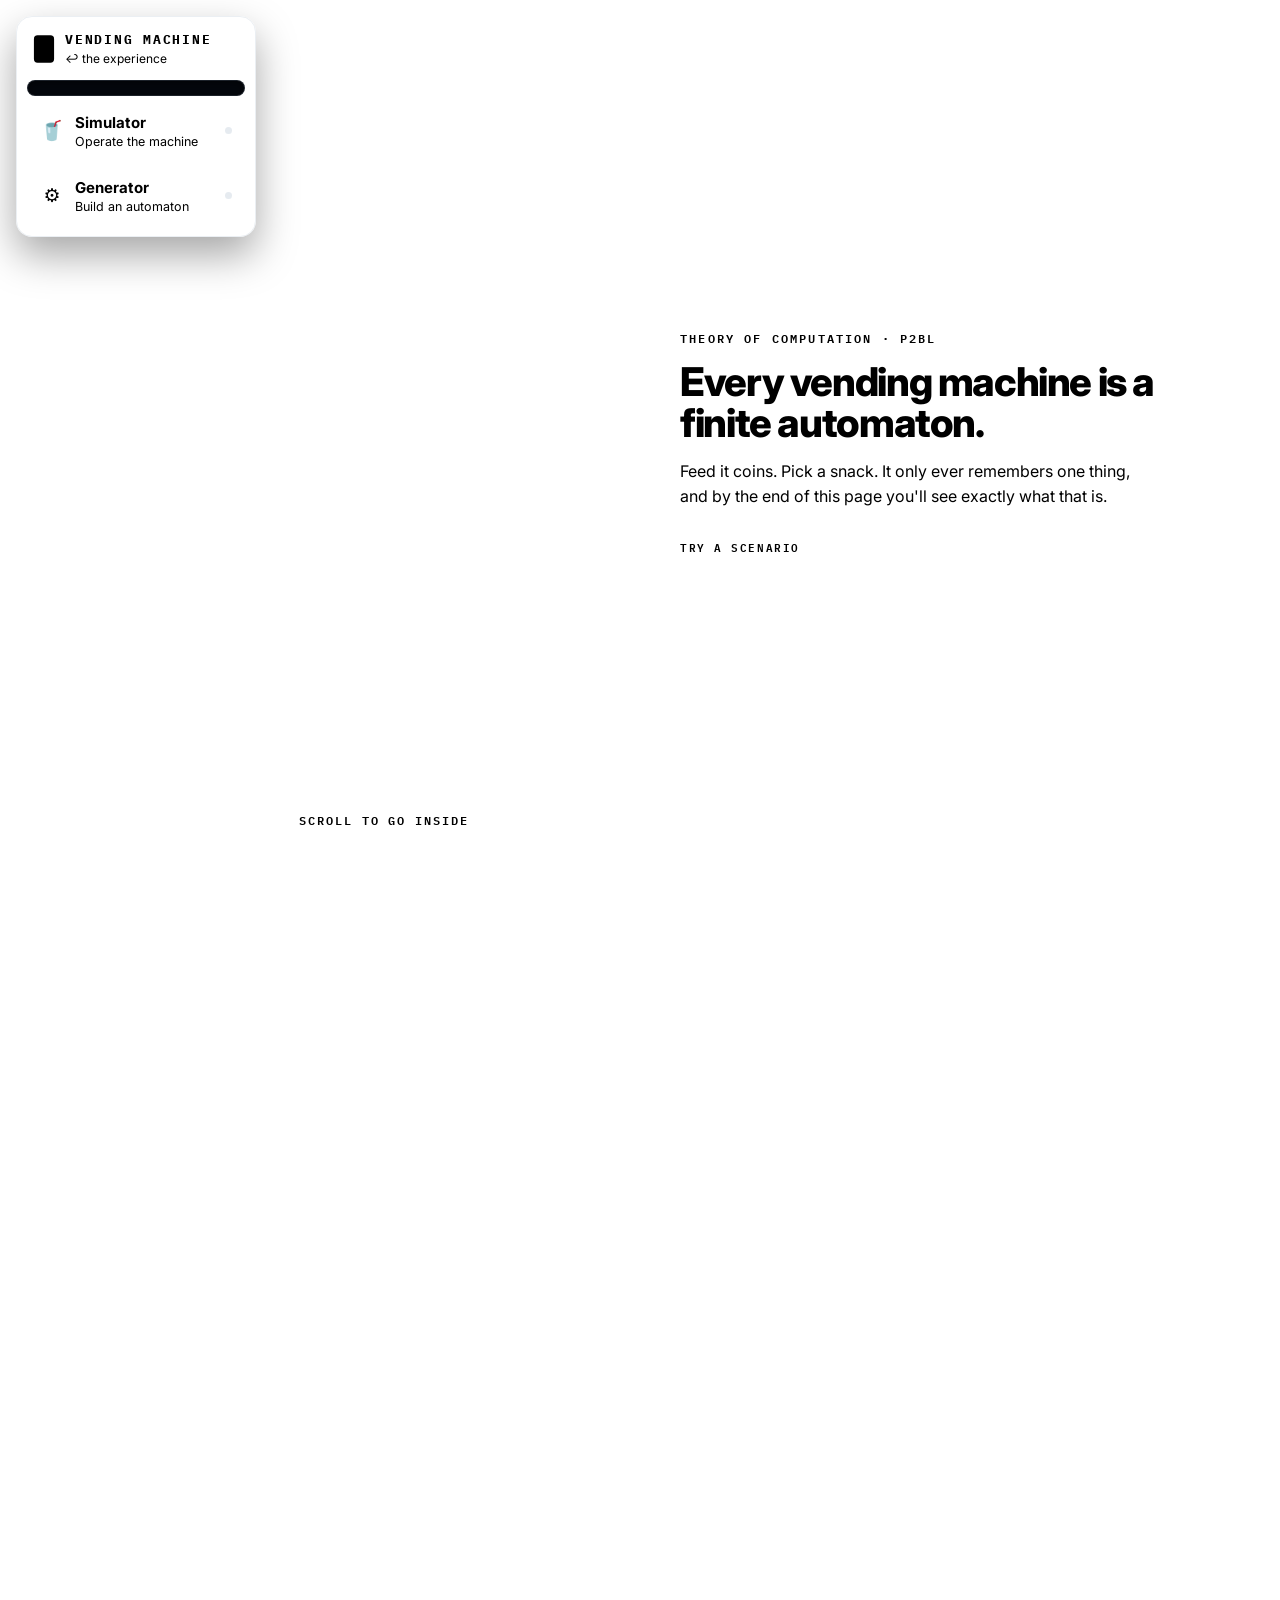
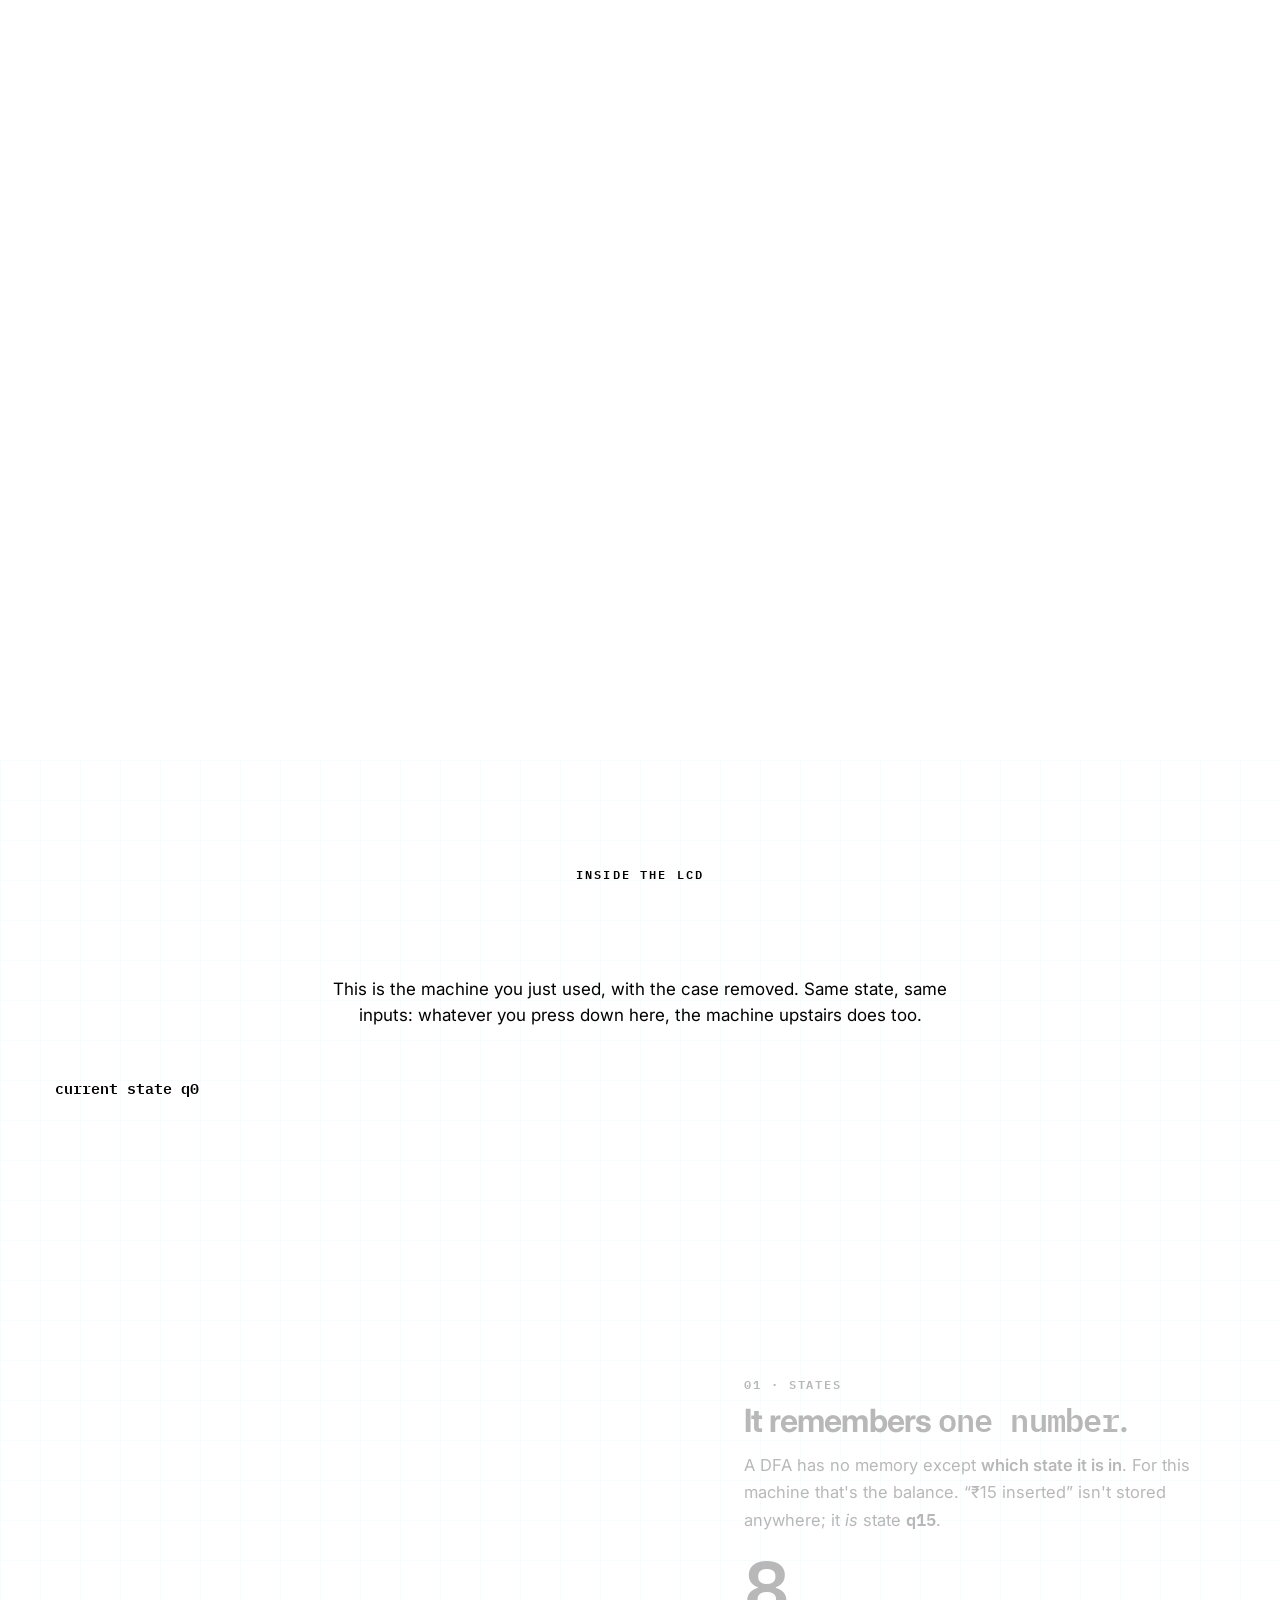
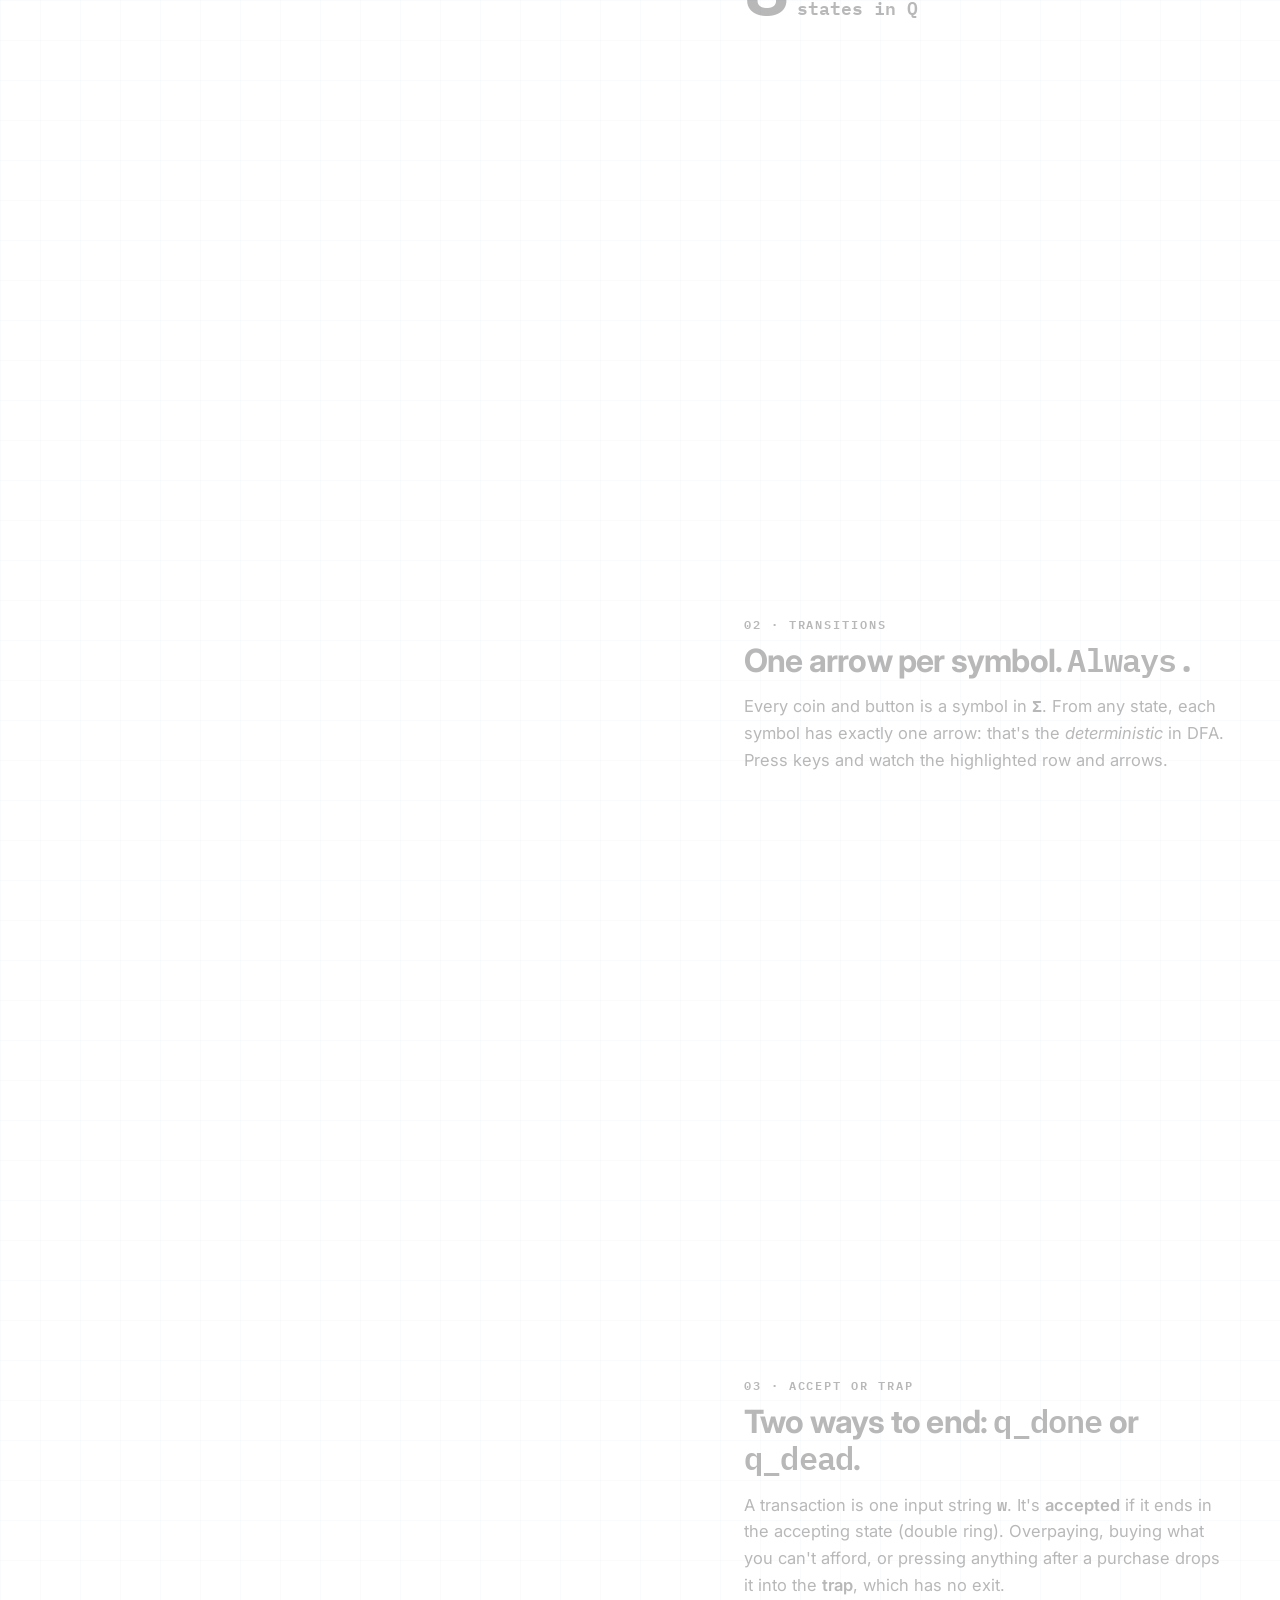
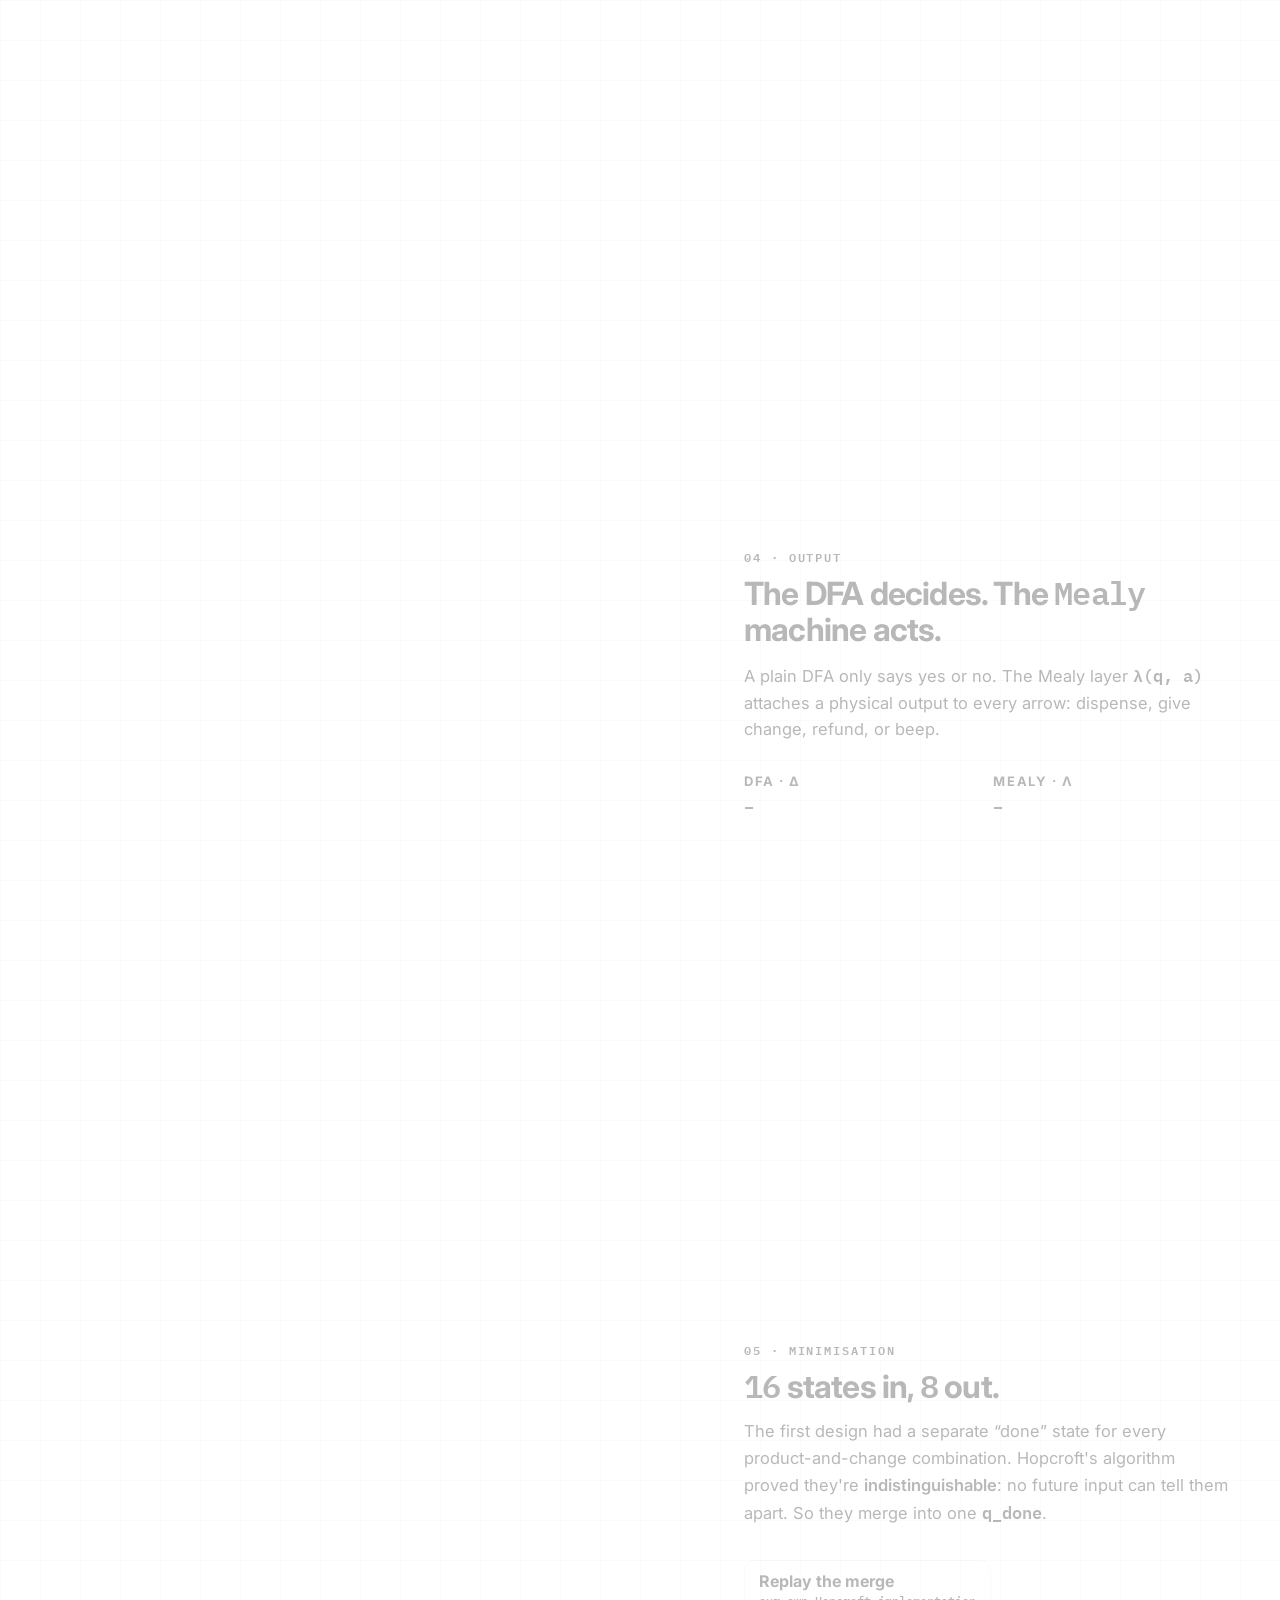
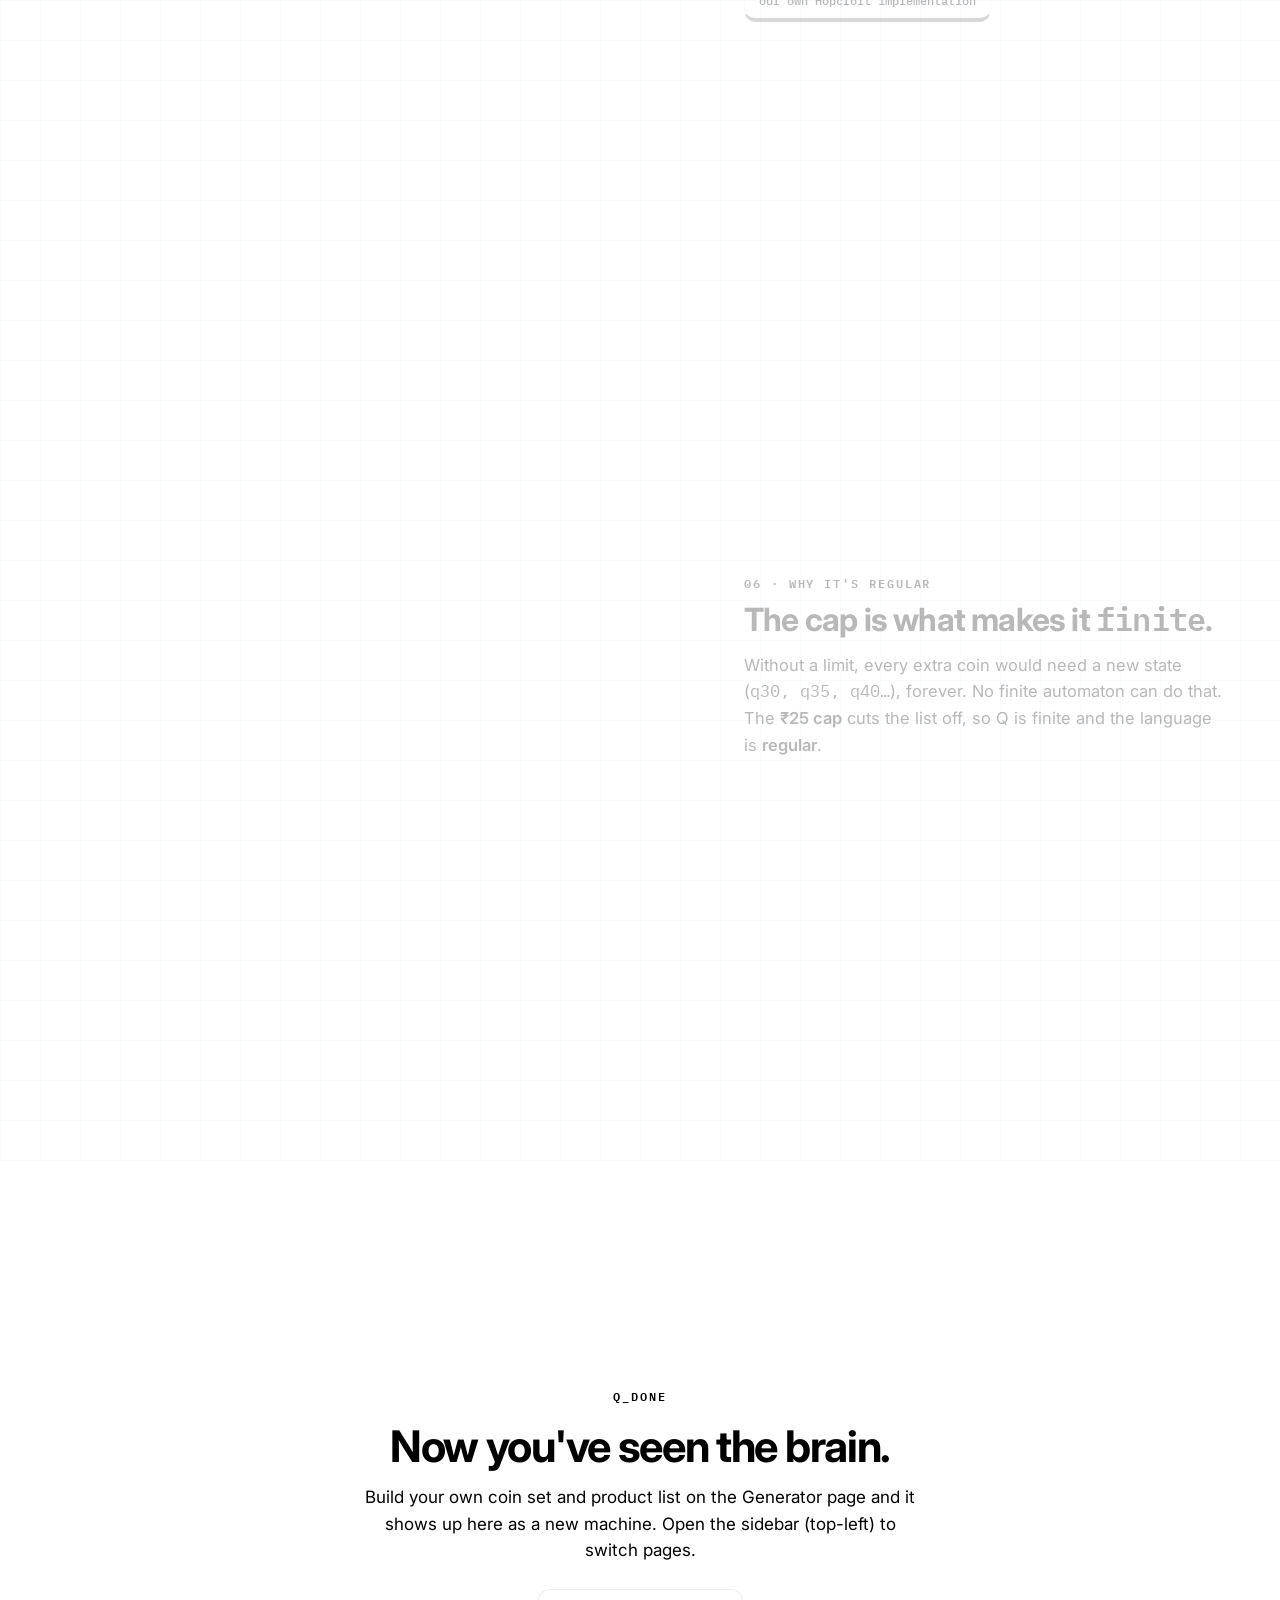
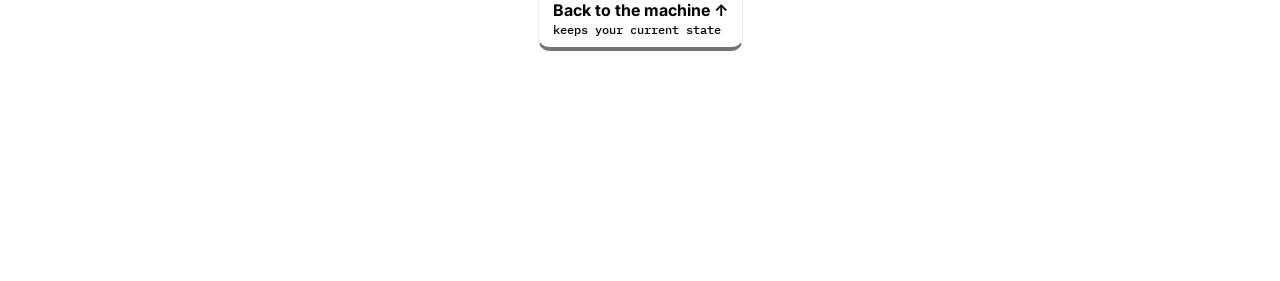
==== web/index.html @ e049b414 "HTML sidebar, Simulator and Generator on the live backend" ====
<!doctype html>
<html lang="en">
<head>
<meta charset="utf-8">
<meta name="viewport" content="width=device-width, initial-scale=1">
<title>STATE MACHINE: inside a vending automaton</title>
<link rel="preconnect" href="https://fonts.googleapis.com">
<link href="https://fonts.googleapis.com/css2?family=IBM+Plex+Mono:wght@400;500;600&family=Inter:wght@400;500;600;700;800&display=swap" rel="stylesheet">
<style>
:root { /*__PALETTE__*/
  --sans: 'Inter', system-ui, -apple-system, 'Segoe UI', Roboto, sans-serif;
  --mono: 'IBM Plex Mono', ui-monospace, Menlo, Consolas, monospace;
  --line: rgba(155, 174, 195, .16);
}
* { box-sizing: border-box; }
html { scroll-behavior: smooth; }
body { margin: 0; background: var(--bg); color: var(--text); font-family: var(--sans);
  -webkit-font-smoothing: antialiased; overflow-x: hidden; }
button { font: inherit; color: inherit; }
.mono { font-family: var(--mono); }

/* ─── 3D stage (fixed behind hero + dive) ─── */
#stage { position: fixed; inset: 0; width: 100vw; height: 100vh; display: block; z-index: 0; }
#callouts { position: fixed; inset: 0; pointer-events: none; z-index: 2; }
.callout { position: absolute; left: 0; top: 0; opacity: 0; transition: opacity .35s ease;
  display: flex; align-items: center; gap: 10px; white-space: nowrap; }
.callout .pin { width: 9px; height: 9px; border-radius: 50%; background: var(--secondary);
  box-shadow: 0 0 0 4px rgba(116,199,245,.18); flex: none; }
.callout .rule { width: 46px; height: 1px; background: var(--secondary); opacity: .6; }
.callout .sym { font: 600 22px/1 var(--mono); color: var(--text); }
.callout .txt { font-size: 14px; color: var(--text); }
.callout .sym, .callout .txt { background: rgba(11,18,32,.86); padding: 5px 8px; border-radius: 6px; }
.callout .sym { padding: 3px 8px; }
.callout.left { flex-direction: row-reverse; transform: translateX(-100%); }

/* LCD dive overlays */
#pixels { position: fixed; inset: 0; z-index: 3; pointer-events: none; opacity: 0;
  background-color: #04070d;
  background-image: radial-gradient(circle, rgba(125,226,176,.55) 0 1.1px, transparent 1.6px);
  background-size: 7px 7px; }
#blueprint-flash { position: fixed; inset: 0; z-index: 4; pointer-events: none; opacity: 0;
  background: var(--bg); }

/* ─── scroll layout ─── */
main { position: relative; z-index: 5; }
section { position: relative; }
.hero { height: 100vh; display: grid; grid-template-columns: 1.15fr 1fr; align-items: center;
  padding: 0 clamp(20px, 5vw, 80px); pointer-events: none; }
.hero .panel { grid-column: 2; pointer-events: auto; max-width: 520px; }
.kicker { font: 600 12px/1 var(--mono); letter-spacing: .18em; text-transform: uppercase;
  color: var(--secondary); margin-bottom: 18px; }
h1 { font-size: clamp(30px, 3.1vw, 46px); line-height: 1.02; letter-spacing: -.035em;
  margin: 0 0 16px; font-weight: 800; }
h1 em { font-style: normal; color: var(--primary); }
.lede { font-size: 16px; line-height: 1.55; color: var(--muted); margin: 0 0 18px; max-width: 460px; }

/* control deck: physical keys */
.deck { display: grid; gap: 8px; }
.deck .row { display: flex; gap: 8px; flex-wrap: wrap; align-items: stretch; }
.deck .lbl { font: 600 11px/1 var(--mono); letter-spacing: .14em; text-transform: uppercase;
  color: var(--muted); margin: 6px 0 2px; }
.key { position: relative; background: var(--panel); border: 1px solid rgba(155,174,195,.22);
  border-bottom: 4px solid rgba(0,0,0,.55); border-radius: 12px; padding: 10px 14px 9px;
  cursor: pointer; text-align: left; min-width: 76px;
  transition: transform .07s ease, border-color .15s ease, background .15s ease; }
.key:hover { border-color: var(--secondary); }
.key:active, .key.pressed { transform: translateY(3px); border-bottom-width: 1px; margin-bottom: 3px; }
.key:focus-visible { outline: 2px solid var(--secondary); outline-offset: 2px; }
.key .main { display: block; font-weight: 700; font-size: 16px; }
.key .sub { display: block; font: 500 12px/1.2 var(--mono); color: var(--muted); margin-top: 3px; }
.key.coin { border-radius: 999px; min-width: 64px; text-align: center; padding: 11px 16px 10px; }
.key.coin .main { font-family: var(--mono); }
.key.warn .main { color: var(--warning); }
.key.ghost { background: transparent; border-bottom-width: 1px; }
.key.afford { box-shadow: inset 3px 0 0 var(--success); }

.tape { display: flex; gap: 5px; align-items: center; min-height: 38px; flex-wrap: nowrap;
  overflow: hidden; }
.tape .cell { font: 600 14px/1 var(--mono); padding: 9px 9px; border-radius: 6px;
  background: rgba(155,174,195,.08); border: 1px solid var(--line); color: var(--muted); }
.tape .cell.now { color: var(--bg); background: var(--secondary); border-color: var(--secondary); }
.tape .cell.bad { color: var(--bg); background: var(--warning); border-color: var(--warning); }
.tape .cell.ok { color: var(--bg); background: var(--success); border-color: var(--success); }
.tape .eps { font: 500 14px var(--mono); color: var(--muted); }
.readout { font: 500 15px/1.5 var(--mono); color: var(--text); min-height: 23px; }
.readout .lam { color: var(--muted); }
.verdict { font: 600 13px/1 var(--mono); letter-spacing: .06em; margin-top: 2px; color: var(--muted); }
.verdict.ok { color: var(--success); } .verdict.bad { color: var(--warning); }

.scen { display: flex; flex-wrap: wrap; gap: 6px 14px; margin-top: 6px; }
.scen button { background: none; border: 0; padding: 4px 0; cursor: pointer; color: var(--muted);
  font-size: 14px; border-bottom: 1px dashed rgba(155,174,195,.35); }
.scen button:hover, .scen button.on { color: var(--text); border-bottom-color: var(--primary); }
.scen button .play { color: var(--primary); margin-right: 5px; font-size: 11px; }

.scroll-cue { position: absolute; left: 30%; bottom: 26px; transform: translateX(-50%);
  font: 600 12px/1 var(--mono); letter-spacing: .16em; text-transform: uppercase; color: var(--muted);
  display: flex; flex-direction: column; align-items: center; gap: 10px; pointer-events: none; }
.scroll-cue i { width: 1px; height: 38px; background: linear-gradient(var(--secondary), transparent);
  animation: cue 1.8s ease-in-out infinite; transform-origin: top; }
@keyframes cue { 0% { transform: scaleY(0); } 50% { transform: scaleY(1); } 100% { transform: scaleY(1); opacity: 0; } }

/* the dive: a long runway; the canvas does the work */
.dive { height: 340vh; }
.dive-caption { position: sticky; top: 0; height: 100vh; display: flex; align-items: flex-end;
  justify-content: center; padding-bottom: 9vh; pointer-events: none; }
.dive-caption p { font-size: clamp(20px, 2.2vw, 30px); font-weight: 700; letter-spacing: -.02em;
  margin: 0; text-align: center; max-width: 820px; opacity: 0; transition: opacity .4s ease; }
.dive-caption p span { color: var(--primary); }

/* ─── the brain ─── */
.brain { background-color: var(--bg);
  background-image: linear-gradient(rgba(116,199,245,.055) 1px, transparent 1px),
                    linear-gradient(90deg, rgba(116,199,245,.055) 1px, transparent 1px);
  background-size: 40px 40px; }
.brain-head { padding: 12vh clamp(20px, 5vw, 80px) 4vh; text-align: center; }
.brain-head .kicker { color: var(--success); }
.tuple { font: 600 clamp(28px, 4.4vw, 58px)/1.1 var(--mono); letter-spacing: -.02em; margin: 6px 0 16px; }
.tuple span { display: inline-block; opacity: 0; transform: translateY(14px);
  transition: opacity .5s ease, transform .5s ease, color .2s; cursor: default; }
.tuple.in span { opacity: 1; transform: none; }
.tuple span.part:hover { color: var(--secondary); }
.brain-head p { color: var(--muted); font-size: 17px; margin: 0 auto; max-width: 640px; line-height: 1.55; }

.brain-body { display: grid; grid-template-columns: minmax(0, 1.35fr) minmax(0, 1fr); gap: 3vw;
  padding: 0 clamp(20px, 4vw, 64px) 10vh; }
.graph-wrap { position: sticky; top: 4vh; height: 92vh; display: flex; flex-direction: column; }
.graph-top { display: flex; justify-content: space-between; align-items: baseline; gap: 16px;
  padding: 6px 4px 8px; }
.graph-top .now { font: 600 15px var(--mono); }
.graph-top .now b { color: var(--primary); font-weight: 600; }
#graph { flex: 1; width: 100%; min-height: 0; }
.chapters { padding-top: 6vh; }
.chapter { min-height: 88vh; padding: 6vh 0; display: flex; flex-direction: column; justify-content: center;
  opacity: .28; transition: opacity .35s ease; }
.chapter.active { opacity: 1; }
.chapter .n { font: 600 12px/1 var(--mono); letter-spacing: .16em; color: var(--primary); text-transform: uppercase; }
.chapter h2 { font-size: clamp(26px, 2.5vw, 36px); line-height: 1.12; letter-spacing: -.025em; margin: 12px 0 14px; }
.chapter h2 .m { font-family: var(--mono); color: var(--secondary); font-weight: 600; }
.chapter p { font-size: 16.5px; line-height: 1.62; color: var(--muted); margin: 0 0 14px; }
.chapter p b { color: var(--text); font-weight: 600; }
.big-num { font: 600 76px/1 var(--mono); color: var(--text); letter-spacing: -.04em; }
.big-num small { font-size: 18px; color: var(--muted); letter-spacing: 0; margin-left: 10px; }

/* δ table */
.dtable { border-collapse: collapse; font: 500 13.5px var(--mono); margin-top: 8px; width: 100%; }
.dtable th { color: var(--muted); font-weight: 600; padding: 6px 6px; text-align: center; border-bottom: 1px solid var(--line); }
.dtable th.rowh { text-align: left; }
.dtable td { padding: 6px 6px; text-align: center; border-bottom: 1px solid var(--line); color: var(--muted);
  cursor: pointer; transition: background .12s; }
.dtable td.dead { color: var(--warning); } .dtable td.acc { color: var(--success); }
.dtable tr.cur td, .dtable tr.cur th { background: rgba(255,111,145,.1); color: var(--text); }
.dtable tr.cur th { color: var(--primary); }
.dtable td:hover { background: rgba(116,199,245,.16); color: var(--text); }
.dtable td.taken { outline: 2px solid var(--secondary); outline-offset: -2px; color: var(--text); }

.split { display: grid; grid-template-columns: 1fr 1fr; gap: 14px; margin: 6px 0 12px; }
.split > div { border-top: 2px solid var(--secondary); padding-top: 10px; }
.split > div + div { border-top-color: var(--primary); }
.split h4 { margin: 0 0 6px; font-size: 13px; letter-spacing: .12em; text-transform: uppercase; color: var(--muted); }
.split .v { font: 600 17px/1.35 var(--mono); }
.ltable { width: 100%; border-collapse: collapse; font: 500 14px var(--mono); }
.ltable td { padding: 7px 4px; border-bottom: 1px solid var(--line); }
.ltable td:first-child { color: var(--secondary); width: 80px; }
.ltable td.beep { color: var(--warning); }
.ltable td.give { color: var(--success); }

.strings { display: grid; gap: 7px; margin-top: 6px; }
.strings button { display: flex; justify-content: space-between; gap: 12px; align-items: center;
  background: rgba(155,174,195,.05); border: 1px solid var(--line); border-radius: 9px;
  padding: 10px 12px; cursor: pointer; font: 500 14px var(--mono); text-align: left; }
.strings button:hover { border-color: var(--secondary); }
.strings .res { font-weight: 600; font-size: 12px; letter-spacing: .08em; color: var(--muted); }
.strings .res.ok { color: var(--success); } .strings .res.bad { color: var(--warning); }

.replay { align-self: flex-start; margin-top: 6px; }

/* outro */
.outro { min-height: 80vh; display: flex; flex-direction: column; align-items: center; justify-content: center;
  text-align: center; padding: 10vh 20px; }
.outro h2 { font-size: clamp(30px, 3.4vw, 46px); letter-spacing: -.03em; margin: 0 0 12px; }
.outro p { color: var(--muted); font-size: 17px; max-width: 560px; line-height: 1.55; margin: 0 0 26px; }
.outro .row { display: flex; gap: 12px; flex-wrap: wrap; justify-content: center; }
.key.cta { background: var(--primary); color: var(--bg); border-color: var(--primary); }
.key.cta .sub { color: rgba(11,18,32,.7); }

/* ─── SVG graph ─── */
#graph .node circle.ring { fill: var(--panel); stroke: var(--muted); stroke-width: 1.6; transition: fill .25s, stroke .25s; }
#graph .node circle.inner { fill: none; stroke: var(--success); stroke-width: 1.6; }
#graph .node.accept circle.ring { stroke: var(--success); }
#graph .node.dead circle.ring { stroke: var(--warning); stroke-dasharray: 5 4; }
#graph .node text { font: 600 16px var(--mono); fill: var(--text); text-anchor: middle; dominant-baseline: central; pointer-events: none; }
#graph .node .cap { font: 500 14px var(--mono); fill: var(--muted); }
#graph .node.cur circle.ring { fill: var(--primary); stroke: var(--primary); }
#graph .node.cur text.name { fill: var(--bg); }
#graph .node.prev circle.ring { stroke: var(--secondary); stroke-width: 3; }
#graph .edge path { fill: none; stroke: var(--muted); stroke-width: 1.3; opacity: .13; transition: opacity .25s, stroke .25s, stroke-width .25s; }
#graph .edge text { font: 600 15px var(--mono); fill: var(--muted); text-anchor: middle; dominant-baseline: central;
  opacity: 0; transition: opacity .25s; paint-order: stroke; stroke: var(--bg); stroke-width: 5px; stroke-linejoin: round; }
#graph .edge.out path { opacity: .8; stroke: var(--text); }
#graph .edge.out text { opacity: 1; fill: var(--text); }
#graph .edge.taken path { opacity: 1; stroke: var(--secondary); stroke-width: 3; }
#graph .edge.taken text { opacity: 1; fill: var(--secondary); }
#graph .edge.hl path { opacity: 1; stroke: var(--secondary); stroke-width: 3; }
#graph .edge.hl text { opacity: 1; fill: var(--secondary); }
#graph .token { fill: var(--primary); }
#graph .startarrow { stroke: var(--muted); stroke-width: 1.6; }

/* chapter modes */
#graph.mode-intro .edge path { opacity: .32; }
#graph.mode-states .node:not(.accept):not(.dead) circle.ring { stroke: var(--secondary); stroke-width: 2.4; }
#graph.mode-states .edge path { opacity: .06; }
#graph.mode-fates .node.accept circle.ring { fill: rgba(125,226,176,.16); stroke-width: 3; }
#graph.mode-fates .node.dead circle.ring { fill: rgba(255,179,107,.14); stroke-width: 3; }
#graph .naive, #graph .ghosts, #graph .capline { opacity: 0; transition: opacity .4s; pointer-events: none; }
#graph.mode-min .naive { opacity: 1; }
#graph.mode-min .edge { opacity: .25; }
#graph .naive g { transition: transform 1.1s cubic-bezier(.6,0,.2,1), opacity 1.1s; }
#graph .naive circle { fill: var(--panel); stroke: var(--success); stroke-width: 1.6; }
#graph .naive text { font: 600 12px var(--mono); fill: var(--text); text-anchor: middle; dominant-baseline: central; }
#graph.mode-min.merging .naive g { opacity: 0; }
#graph.mode-min:not(.merged) .node.accept { opacity: .15; }
#graph .node { transition: opacity .6s; }
#graph.mode-regular .ghosts, #graph.mode-regular .capline { opacity: 1; }
#graph.mode-regular .edge { opacity: .3; }
#graph .ghosts circle { fill: none; stroke: var(--warning); stroke-dasharray: 4 4; stroke-width: 1.6; }
#graph .ghosts text { font: 600 13px var(--mono); fill: var(--warning); text-anchor: middle; dominant-baseline: central; }
#graph .ghosts > g > g { opacity: 0; }
#graph.mode-regular .ghosts > g > g { animation: ghost 3.6s ease-in-out infinite; }
#graph.mode-regular .ghosts > g:nth-child(2) > g { animation-delay: .5s; }
#graph.mode-regular .ghosts > g:nth-child(3) > g { animation-delay: 1s; }
@keyframes ghost { 0% { opacity: 0; transform: translateX(-20px); } 25%, 60% { opacity: .9; transform: none; } 100% { opacity: 0; transform: translateX(26px); } }
#graph .capline line { stroke: var(--warning); stroke-width: 2; stroke-dasharray: 7 6; }
#graph .capline text { font: 600 14px var(--mono); fill: var(--warning); }

@media (max-width: 980px) {
  .hero { grid-template-columns: 1fr; align-items: end; padding-bottom: 12vh; }
  .hero .panel { grid-column: 1; background: rgba(11,18,32,.82); padding: 18px; border-radius: 14px; }
  .brain-body { grid-template-columns: 1fr; }
  .graph-wrap { top: 0; height: 58vh; z-index: 2; background: var(--bg); }
  .chapter { min-height: 70vh; }
}
@media (prefers-reduced-motion: reduce) {
  *, *::before { animation: none !important; transition: none !important; scroll-behavior: auto !important; }
}
</style>
<link rel="stylesheet" href="views.css">
</head>
<body>
<canvas id="stage" aria-label="3D vending machine. Click its coins and keys to use it."></canvas>
<div id="callouts"></div>
<div id="pixels"></div>
<div id="blueprint-flash"></div>

<main>
  <!-- 1 · the machine -->
  <section class="hero" id="hero">
    <div class="panel">
      <div class="kicker">Theory of Computation · P2BL</div>
      <h1>Every vending machine is a <em>finite automaton</em>.</h1>
      <p class="lede">Feed it coins. Pick a snack. It only ever remembers one thing, and by the
        end of this page you'll see exactly what that is.</p>
      <div class="deck" id="deck-hero"></div>
      <div class="deck" style="margin-top:14px">
        <div class="lbl">Try a scenario</div>
        <div class="scen" id="scenarios"></div>
      </div>
    </div>
    <div class="scroll-cue">Scroll to go inside<i></i></div>
  </section>

  <!-- 2 · the dive -->
  <section class="dive" id="dive">
    <div class="dive-caption"><p id="dive-text"></p></div>
  </section>

  <!-- 3 · the brain -->
  <section class="brain" id="brain">
    <div class="brain-head">
      <div class="kicker">Inside the LCD</div>
      <div class="tuple" id="tuple">
        <span>M</span> <span>=</span> <span>(</span><span class="part" data-p="Q">Q</span><span>,</span>
        <span class="part" data-p="S">Σ</span><span>,</span> <span class="part" data-p="d">δ</span><span>,</span>
        <span class="part" data-p="q0">q₀</span><span>,</span> <span class="part" data-p="F">F</span><span>)</span>
      </div>
      <p>This is the machine you just used, with the case removed. Same state, same inputs: whatever
        you press down here, the machine upstairs does too.</p>
    </div>

    <div class="brain-body">
      <div class="graph-wrap">
        <div class="graph-top">
          <div class="now">current state <b id="g-state">q0</b></div>
          <div class="readout" id="g-readout"></div>
        </div>
        <svg id="graph" class="mode-intro" viewBox="0 70 980 590" role="img" aria-label="DFA state diagram"></svg>
      </div>

      <div class="chapters">
        <article class="chapter" data-mode="states">
          <div class="n">01 · States</div>
          <h2>It remembers <span class="m">one number</span>.</h2>
          <p>A DFA has no memory except <b>which state it is in</b>. For this machine that's the
            balance. “₹15 inserted” isn't stored anywhere; it <i>is</i> state <b class="mono">q15</b>.</p>
          <div class="big-num" id="n-states">8<small>states in Q</small></div>
          <p style="margin-top:14px" id="states-note"></p>
        </article>

        <article class="chapter" data-mode="delta">
          <div class="n">02 · Transitions</div>
          <h2>One arrow per symbol. <span class="m">Always.</span></h2>
          <p>Every coin and button is a symbol in <b class="mono">Σ</b>. From any state, each symbol
            has exactly one arrow: that's the <i>deterministic</i> in DFA. Press keys and watch
            the highlighted row and arrows.</p>
          <div class="deck" id="deck-brain"></div>
          <table class="dtable" id="dtable"></table>
        </article>

        <article class="chapter" data-mode="fates">
          <div class="n">03 · Accept or trap</div>
          <h2>Two ways to end: <span class="m" style="color:var(--success)">q_done</span> or <span class="m" style="color:var(--warning)">q_dead</span>.</h2>
          <p>A transaction is one input string <b class="mono">w</b>. It's <b>accepted</b> if it ends in
            the accepting state (double ring). Overpaying, buying what you can't afford, or pressing
            anything after a purchase drops it into the <b>trap</b>, which has no exit.</p>
          <div class="strings" id="strings"></div>
        </article>

        <article class="chapter" data-mode="lambda">
          <div class="n">04 · Output</div>
          <h2>The DFA decides. The <span class="m">Mealy</span> machine acts.</h2>
          <p>A plain DFA only says yes or no. The Mealy layer <b class="mono">λ(q, a)</b> attaches a
            physical output to every arrow: dispense, give change, refund, or beep.</p>
          <div class="split">
            <div><h4>DFA · δ</h4><div class="v" id="split-d">–</div></div>
            <div><h4>Mealy · λ</h4><div class="v" id="split-l">–</div></div>
          </div>
          <table class="ltable" id="ltable"></table>
        </article>

        <article class="chapter" data-mode="min">
          <div class="n">05 · Minimisation</div>
          <h2><span class="m" id="min-from">16</span> states in, <span class="m" id="min-to">8</span> out.</h2>
          <p>The first design had a separate “done” state for every product-and-change combination.
            Hopcroft's algorithm proved they're <b>indistinguishable</b>: no future input can tell them
            apart. So they merge into one <b class="mono">q_done</b>.</p>
          <p id="min-note"></p>
          <button class="key replay" id="replay-min"><span class="main">Replay the merge</span><span class="sub">our own Hopcroft implementation</span></button>
        </article>

        <article class="chapter" data-mode="regular">
          <div class="n">06 · Why it's regular</div>
          <h2>The cap is what makes it <span class="m">finite</span>.</h2>
          <p>Without a limit, every extra coin would need a new state (<span class="mono">q30, q35, q40…</span>),
            forever. No finite automaton can do that. The <b id="cap-label">₹25 cap</b> cuts the
            list off, so Q is finite and the language is <b>regular</b>.</p>
        </article>
      </div>
    </div>
  </section>

  <!-- 4 · outro -->
  <section class="outro" id="outro">
    <div class="kicker">q_done</div>
    <h2>Now you've seen the brain.</h2>
    <p>Build your own coin set and product list on the Generator page and it shows up here as a new
      machine. Open the sidebar (top-left) to switch pages.</p>
    <div class="row">
      <button class="key" id="to-top"><span class="main">Back to the machine ↑</span><span class="sub">keeps your current state</span></button>
    </div>
  </section>
</main>

<!-- ═══ navigation: the machine's side plate ═══ -->
<nav class="vm-nav" id="vm-nav" aria-label="Machine sections">
  <button class="vm-brand" data-view="home" title="Back to the experience">
    <svg class="vm-mark" viewBox="0 0 24 32" aria-hidden="true">
      <rect x="1" y="1" width="22" height="30" rx="4" class="body"/>
      <rect x="4" y="5" width="11" height="17" rx="1.5" class="glass"/>
      <rect x="17" y="5" width="3.5" height="3" rx=".6" class="lcd"/>
      <rect x="4" y="25" width="11" height="3" rx="1" class="bay"/>
    </svg>
    <span class="vm-brand-txt"><b>VENDING MACHINE</b><small>↩ the experience</small></span>
  </button>
  <div class="vm-nav-lcd mono" id="nav-lcd" title="Current DFA state and balance"></div>
  <button class="vm-nav-item" data-view="sim">
    <span class="ico">🥤</span><span class="t"><b>Simulator</b><small>Operate the machine</small></span><i class="led"></i>
  </button>
  <button class="vm-nav-item" data-view="gen">
    <span class="ico">⚙️</span><span class="t"><b>Generator</b><small>Build an automaton</small></span><i class="led"></i>
  </button>
</nav>

<!-- ═══ Simulator: operate the physical machine ═══ -->
<section class="vm-view" id="view-sim" aria-label="Simulator" hidden>
  <div class="sim-panel" id="sim-panel"></div>
</section>

<!-- ═══ Generator: the engineering bay ═══ -->
<section class="vm-view" id="view-gen" aria-label="Generator" hidden>
  <div class="gen-wrap" id="gen-wrap"></div>
</section>

<script src="vendor/three.min.js"></script>
<script>
/* DATA — produced by the Python backend (core.generator + core.minimize).
   Offline copies get it inlined here; inside the app it arrives from Python. */
window.__VM_DATA__ = /*__DATA__*/null;
</script>
<script src="experience.js"></script>
<script src="views.js"></script>
<script src="boot.js"></script>
</body>
</html>
---- web/views.css ----
/* Sidebar + Simulator + Generator (frontend only). Same tokens, fonts and
   keycap language as the experience; no new design system. */

/* ─── the side plate (navigation) ─── */
.vm-nav { position: fixed; top: 16px; left: 16px; z-index: 40; width: 240px;
  background: var(--panel); border: 1px solid rgba(155,174,195,.2); border-radius: 16px;
  box-shadow: 0 1px 0 rgba(255,255,255,.04) inset, 0 18px 40px rgba(0,0,0,.35);
  padding: 10px; display: grid; gap: 6px; }
body.live .vm-nav { top: 70px; }                      /* clear Streamlit's header row */
.vm-nav::before { content: ''; position: absolute; left: 10px; right: 10px; top: 0; height: 2px;
  border-radius: 0 0 2px 2px; background: var(--primary); opacity: .8; }
.vm-nav button { background: none; border: 0; cursor: pointer; text-align: left; color: var(--text); font-family: var(--sans); }
.vm-brand { display: flex; align-items: center; gap: 10px; padding: 6px 6px 8px; border-radius: 10px; }
.vm-brand:hover { background: rgba(155,174,195,.07); }
.vm-mark { width: 22px; height: 30px; flex: none; }
.vm-mark .body { fill: var(--primary); } .vm-mark .glass { fill: var(--secondary); opacity: .85; }
.vm-mark .lcd { fill: var(--success); } .vm-mark .bay { fill: var(--bg); }
.vm-brand-txt b { display: block; font: 700 12.5px/1.1 var(--mono); letter-spacing: .14em; }
.vm-brand-txt small { display: block; font-size: 12px; color: var(--muted); margin-top: 4px; }
.vm-brand.active .vm-brand-txt small { color: var(--primary); }
.vm-nav-lcd { display: flex; justify-content: space-between; align-items: baseline; gap: 8px;
  background: #04070d; border: 1px solid rgba(155,174,195,.16); border-radius: 8px; padding: 7px 10px;
  font-size: 13px; color: var(--success); box-shadow: inset 0 2px 8px rgba(0,0,0,.5); }
.vm-nav-lcd .bl { font-weight: 600; }
.vm-nav-lcd.bad { color: var(--warning); }
.vm-nav-item { position: relative; display: flex; align-items: center; gap: 11px; padding: 10px 12px 9px;
  border-radius: 11px; border: 1px solid transparent !important; border-bottom: 3px solid transparent !important;
  transition: background .15s ease, border-color .15s ease, transform .07s ease; }
.vm-nav-item:hover { background: rgba(155,174,195,.07); border-color: rgba(155,174,195,.18) !important; }
.vm-nav-item:active { transform: translateY(2px); }
.vm-nav-item .ico { font-size: 19px; width: 24px; text-align: center; }
.vm-nav-item b { display: block; font-size: 15px; font-weight: 700; }
.vm-nav-item small { display: block; font-size: 12.5px; color: var(--muted); margin-top: 2px; }
.vm-nav-item .led { position: absolute; right: 12px; top: 50%; width: 7px; height: 7px; margin-top: -3.5px;
  border-radius: 50%; background: rgba(155,174,195,.25); transition: background .2s, box-shadow .2s; }
.vm-nav-item.active { background: #0e1626; border-color: rgba(155,174,195,.22) !important; border-bottom-color: rgba(0,0,0,.55) !important;
  box-shadow: inset 3px 0 0 var(--primary); }
.vm-nav-item.active .led { background: var(--success); box-shadow: 0 0 8px var(--success); }
.vm-nav button:focus-visible { outline: 2px solid var(--secondary); outline-offset: 2px; }

/* while a view is open the scroll story stays where it was, hidden */
body.in-view { overflow: hidden; }
body.in-view main, body.in-view #callouts, body.in-view #pixels, body.in-view #blueprint-flash { visibility: hidden; }
.vm-view { position: fixed; inset: 0; z-index: 20; }
.vm-view[hidden] { display: none; }

/* shared bits */
.lbl { font: 600 11px/1 var(--mono); letter-spacing: .14em; text-transform: uppercase; color: var(--muted); margin: 16px 0 8px; }
.lbl:first-child { margin-top: 0; }
.cap { color: var(--muted); font-size: 13.5px; margin: 6px 0 8px; }
.hint { color: var(--muted); font-size: 12.5px; margin-top: 4px; }
.row { display: flex; gap: 8px; flex-wrap: wrap; }
.key.wide { width: 100%; text-align: center; margin-top: 12px; }
.key:disabled { opacity: .45; cursor: not-allowed; transform: none; }
.key.dim { opacity: .62; } .key.dim:hover { opacity: 1; }
.scroll { max-height: 300px; overflow: auto; border: 1px solid var(--line); border-radius: 10px; }
.scroll.tall { max-height: 420px; }
.tbl { width: 100%; border-collapse: collapse; font-size: 13.5px; }
.tbl th { position: sticky; top: 0; background: var(--panel); text-align: left; font: 600 11px/1 var(--mono);
  letter-spacing: .1em; text-transform: uppercase; color: var(--muted); padding: 10px 10px; border-bottom: 1px solid var(--line); }
.tbl td { padding: 8px 10px; border-bottom: 1px solid var(--line); vertical-align: top; }
.tbl td.mono { font-family: var(--mono); }
.tbl td.beep { color: var(--warning); } .tbl td.give { color: var(--success); }
.sw { display: inline-block; width: 12px; height: 12px; border-radius: 50%; vertical-align: -1px; }

/* ─── SIMULATOR: the machine on the left, its control plate on the right ─── */
#view-sim { pointer-events: none; }
.sim-panel { pointer-events: auto; position: absolute; top: 0; right: 0; bottom: 0; width: min(580px, 46vw);
  overflow-y: auto; background: rgba(11,18,32,.94); border-left: 1px solid rgba(155,174,195,.14);
  padding: 30px 30px 60px; scrollbar-width: thin; }
body.live .sim-panel { padding-top: 64px; }
.sp-head .kicker, .gen-head .kicker { margin-bottom: 10px; }
.sp-head h2, .gen-head h2 { font-size: 30px; letter-spacing: -.03em; margin: 0 0 8px; }
.sp-head p, .gen-head p { color: var(--muted); font-size: 15.5px; line-height: 1.55; margin: 0; }
.sp-sec { padding: 20px 0; border-bottom: 1px solid var(--line); }
.sp-sec:last-child { border-bottom: 0; }
.lcd { background: #04070d; border: 1px solid rgba(155,174,195,.16); border-radius: 10px; padding: 12px 14px;
  font-family: var(--mono); color: var(--success); box-shadow: inset 0 2px 10px rgba(0,0,0,.5); }
.lcd .r { display: flex; justify-content: space-between; align-items: baseline; }
.lcd .tg { font-size: 12px; letter-spacing: .08em; opacity: .7; }
.lcd .stb { font-size: 14px; border: 1px solid currentColor; border-radius: 5px; padding: 1px 7px; }
.lcd .big { font-size: 40px; font-weight: 600; line-height: 1.15; text-shadow: 0 0 12px rgba(125,226,176,.35); }
.lcd .msg { font-size: 14px; margin-top: 2px; }
.lcd.fx-trap, .lcd.fx-blocked { color: var(--warning); border-color: var(--warning); animation: vm-shake .26s ease-in-out; }
.lcd.fx-accept { border-color: var(--success); animation: vm-ok .6s ease-out; }
.lcd.fx-coin .big { animation: vm-tick .22s ease-out; display: inline-block; }
@keyframes vm-shake { 25% { transform: translateX(-5px); } 50% { transform: translateX(4px); } 75% { transform: translateX(-2px); } }
@keyframes vm-ok { from { box-shadow: 0 0 0 0 rgba(125,226,176,.5); } to { box-shadow: 0 0 0 14px rgba(0,0,0,0); } }
@keyframes vm-tick { 35% { transform: scale(1.05); } }
.prods { display: grid; gap: 8px; }
.prods .key { display: flex; align-items: center; gap: 12px; width: 100%; }
.prods .pi { font-size: 20px; }
.status { border-radius: 10px; padding: 12px 14px; font-size: 15px; line-height: 1.45; border: 1px solid; }
.status.info { border-color: rgba(116,199,245,.5); background: rgba(116,199,245,.08); }
.status.ok { border-color: var(--success); background: rgba(125,226,176,.1); }
.status.err { border-color: var(--warning); background: rgba(255,179,107,.1); }
.mon { display: grid; grid-template-columns: repeat(4, minmax(0, 1fr)); gap: 6px; }
.cell { background: #04070d; border: 1px solid rgba(155,174,195,.14); border-radius: 8px; padding: 8px 9px; min-width: 0; }
.cell .k { font: 600 10.5px/1 var(--mono); letter-spacing: .08em; text-transform: uppercase; color: rgba(125,226,176,.55); }
.cell .v { font: 600 15px/1.4 var(--mono); color: var(--success); margin-top: 5px; white-space: nowrap; overflow: hidden; text-overflow: ellipsis; }
.cell.cur .v { color: var(--primary); }
.cell.edge { grid-column: 1 / -1; display: flex; gap: 12px; align-items: baseline; }
.cell.edge .v { color: var(--secondary); margin: 0; }
.chips { display: flex; flex-wrap: wrap; gap: 5px; margin: 10px 0 4px; }
.chip { font: 500 12.5px/1 var(--mono); padding: 6px 8px; border-radius: 6px; background: rgba(155,174,195,.07);
  border: 1px solid var(--line); color: var(--muted); }
.chip b { color: var(--text); } .chip.latest { border-color: var(--secondary); color: var(--text); }
.chip.bad { border-color: var(--warning); } .chip.ok { border-color: var(--success); }
#sp-graph { width: 100%; height: auto; display: block; margin-top: 6px; }
.exp .formal { font: 600 15px/1.5 var(--mono); background: rgba(155,174,195,.07); border-left: 3px solid var(--secondary);
  border-radius: 6px; padding: 8px 11px; margin-bottom: 10px; }
.exp .formal .lam { color: var(--muted); font-weight: 400; margin-left: 8px; }
.exp p { font-size: 15px; line-height: 1.6; color: var(--muted); margin: 0 0 8px; }
.exp p b { color: var(--text); }
.exp .word { font: 500 13px var(--mono); color: var(--muted); }
.exp .tag { display: inline-block; font: 600 11px/1 var(--mono); letter-spacing: .08em; text-transform: uppercase;
  padding: 4px 6px; border-radius: 5px; margin-right: 6px; }
.tag.coin { background: rgba(116,199,245,.14); color: var(--secondary); }
.tag.accept { background: rgba(125,226,176,.14); color: var(--success); }
.tag.trap { background: rgba(255,179,107,.14); color: var(--warning); }
.tag.cancel { background: rgba(155,174,195,.1); color: var(--muted); }
.legend { margin-top: 10px; border: 1px solid var(--line); border-radius: 10px; padding: 8px 12px; }
.legend summary { cursor: pointer; font-weight: 600; font-size: 14px; }
.legend[open] summary { margin-bottom: 8px; }
.hist { display: grid; gap: 7px; }
.tx { display: grid; grid-template-columns: auto 1fr auto; gap: 12px; align-items: center; border: 1px solid var(--line);
  border-left: 3px solid var(--muted); border-radius: 9px; padding: 9px 12px; background: rgba(155,174,195,.04); }
.tx.purchase { border-left-color: var(--success); } .tx.cancel { border-left-color: var(--secondary); } .tx.reject { border-left-color: var(--warning); }
.tx:first-child { animation: vm-in .26s ease-out; }
@keyframes vm-in { from { opacity: .3; transform: translateY(4px); } }
.tx .ico { font-size: 21px; width: 28px; text-align: center; }
.tx .t { font-weight: 600; font-size: 15px; }
.tx .d { font: 500 12.5px var(--mono); color: var(--muted); margin-top: 2px; }
.tx .rr { text-align: right; font: 500 12.5px var(--mono); color: var(--muted); }
.tx .rr b { display: block; color: var(--text); font-size: 15px; }
.empty { color: var(--muted); font-size: 14.5px; }
.stats { display: grid; grid-template-columns: repeat(3, 1fr); gap: 6px; }
.stat { border: 1px solid var(--line); border-radius: 9px; padding: 9px 11px; }
.stat .k { font-size: 12.5px; color: var(--muted); }
.stat .v { font: 600 21px/1.3 var(--mono); }

/* ─── GENERATOR: the engineering bay ─── */
#view-gen { overflow-y: auto; background-color: var(--bg);
  background-image: linear-gradient(rgba(116,199,245,.055) 1px, transparent 1px),
                    linear-gradient(90deg, rgba(116,199,245,.055) 1px, transparent 1px);
  background-size: 40px 40px; }
.gen-wrap { max-width: 1200px; margin: 0 auto; padding: 36px 32px 90px 296px; }
body.live .gen-wrap { padding-top: 76px; }
.gen-wrap.busy { cursor: progress; }
.src { display: inline-flex; align-items: center; gap: 8px; margin-top: 14px; font: 500 12.5px var(--mono); color: var(--muted);
  border: 1px solid var(--line); border-radius: 999px; padding: 6px 12px; }
.src i { width: 7px; height: 7px; border-radius: 50%; background: var(--success); box-shadow: 0 0 8px var(--success); }
.src.off i { background: var(--warning); box-shadow: 0 0 8px var(--warning); }
.gen-top { margin: 22px 0 12px; }
.plate { display: grid; grid-template-columns: minmax(0, 2fr) minmax(0, 3fr); gap: 26px; background: var(--panel);
  border: 1px solid rgba(155,174,195,.18); border-radius: 16px; padding: 22px 24px; position: relative;
  box-shadow: 0 1px 0 rgba(255,255,255,.04) inset; }
.plate::before, .plate::after { content: ''; position: absolute; width: 7px; height: 7px; border-radius: 50%;
  background: rgba(155,174,195,.25); top: 10px; }
.plate::before { left: 10px; } .plate::after { right: 10px; }
.frow { display: grid; grid-template-columns: 1fr 1fr; gap: 10px; margin-bottom: 8px; }
.frow.three { grid-template-columns: .8fr 1.4fr 1fr; }
.fld { display: grid; gap: 5px; }
.fld span { font-size: 12.5px; color: var(--muted); }
.fld input { width: 100%; background: #0e1626; color: var(--text); border: 1px solid rgba(155,174,195,.2); border-radius: 8px;
  padding: 9px 10px; font: 500 15px var(--mono); }
.fld input:focus { outline: none; border-color: var(--secondary); box-shadow: 0 0 0 3px rgba(116,199,245,.15); }
.fld input::placeholder { color: rgba(155,174,195,.4); }
.capf { margin-top: 14px; }
.pfoot { grid-column: 1 / -1; display: flex; align-items: center; gap: 16px; flex-wrap: wrap; }
.gerr { font-size: 14.5px; color: var(--warning); }
.gerr.wait { color: var(--secondary); }
.metrics { display: flex; align-items: stretch; gap: 10px; margin: 28px 0 18px; flex-wrap: wrap; }
.met { background: var(--panel); border: 1px solid rgba(155,174,195,.18); border-radius: 12px; padding: 12px 16px; min-width: 150px; }
.met .k { font-size: 12.5px; color: var(--muted); }
.met .v { font: 600 30px/1.2 var(--mono); }
.met .v span { font-size: 14px; margin-left: 6px; } .met .ok { color: var(--success); } .met .bad { color: var(--warning); }
.met.arrow { background: none; border: 0; display: flex; align-items: center; min-width: 0; color: var(--secondary); font: 600 13px var(--mono); padding: 0 4px; }
.diagrams { display: grid; grid-template-columns: 1fr; gap: 14px; }
.dg svg { max-height: 560px; }
.dg { background: var(--panel); border: 1px solid rgba(155,174,195,.18); border-radius: 14px; padding: 14px 14px 6px; }
.dg svg { width: 100%; height: auto; display: block; }
.tabs { display: flex; gap: 4px; margin: 24px 0 0; border-bottom: 1px solid var(--line); }
.tab { background: none; border: 0; color: var(--muted); font: 600 14.5px var(--sans); padding: 10px 14px; cursor: pointer;
  border-bottom: 2px solid transparent; margin-bottom: -1px; }
.tab.on { color: var(--text); border-bottom-color: var(--primary); }
.tabbody { padding-top: 14px; display: grid; gap: 12px; }
#g-load { margin-top: 22px; }

/* ─── generic diagrams (.vm-graph) ─── */
.vm-graph .n .ring { fill: var(--panel); stroke: var(--muted); stroke-width: 1.6; transition: fill .2s, stroke .2s; }
.vm-graph .n .inner { fill: none; stroke: var(--success); stroke-width: 1.6; }
.vm-graph .n.acc .ring { stroke: var(--success); }
.vm-graph .n.dead .ring { stroke: var(--warning); stroke-dasharray: 5 4; }
.vm-graph .n text { font: 600 16px var(--mono); fill: var(--text); text-anchor: middle; dominant-baseline: central; pointer-events: none; }
.vm-graph .n text.small { font-size: 13px; }
.vm-graph .n .cap { font: 500 14px var(--mono); fill: var(--muted); }
.vm-graph .n { cursor: pointer; outline: none; }
.vm-graph .n.cur .ring { fill: var(--primary); stroke: var(--primary); }
.vm-graph .n.cur text.nm { fill: var(--bg); }
.vm-graph .n.prev .ring { stroke: var(--secondary); stroke-width: 3; }
.vm-graph .n.focus .ring { stroke: var(--text); stroke-width: 2.4; }
.vm-graph .e path { fill: none; stroke: var(--muted); stroke-width: 1.3; opacity: .16; transition: opacity .2s, stroke .2s; }
.vm-graph .e text { font: 600 15px var(--mono); fill: var(--muted); text-anchor: middle; dominant-baseline: central; opacity: 0;
  paint-order: stroke; stroke: var(--bg); stroke-width: 5px; stroke-linejoin: round; pointer-events: none; transition: opacity .2s; }
.vm-graph .e.out path { opacity: .85; stroke: var(--text); }
.vm-graph .e.out text { opacity: 1; fill: var(--text); }
.vm-graph .e.taken path { opacity: 1; stroke: var(--secondary); stroke-width: 3; }
.vm-graph .e.taken text { opacity: 1; fill: var(--secondary); }
.vm-graph .start { stroke: var(--muted); stroke-width: 1.6; }
.vm-graph .token { fill: var(--primary); }

@media (max-width: 1100px) {
  .gen-wrap { padding-left: 32px; padding-top: 320px; }
  .plate, .diagrams { grid-template-columns: 1fr; }
}
@media (max-width: 980px) {
  .vm-nav { width: auto; right: 16px; grid-template-columns: 1fr 1fr; }
  .vm-brand, .vm-nav-lcd { grid-column: 1 / -1; }
  #view-sim .sim-panel { width: 100%; top: 40vh; border-left: 0; border-top: 1px solid rgba(155,174,195,.14); }
  .gen-wrap { padding-top: 260px; }
}
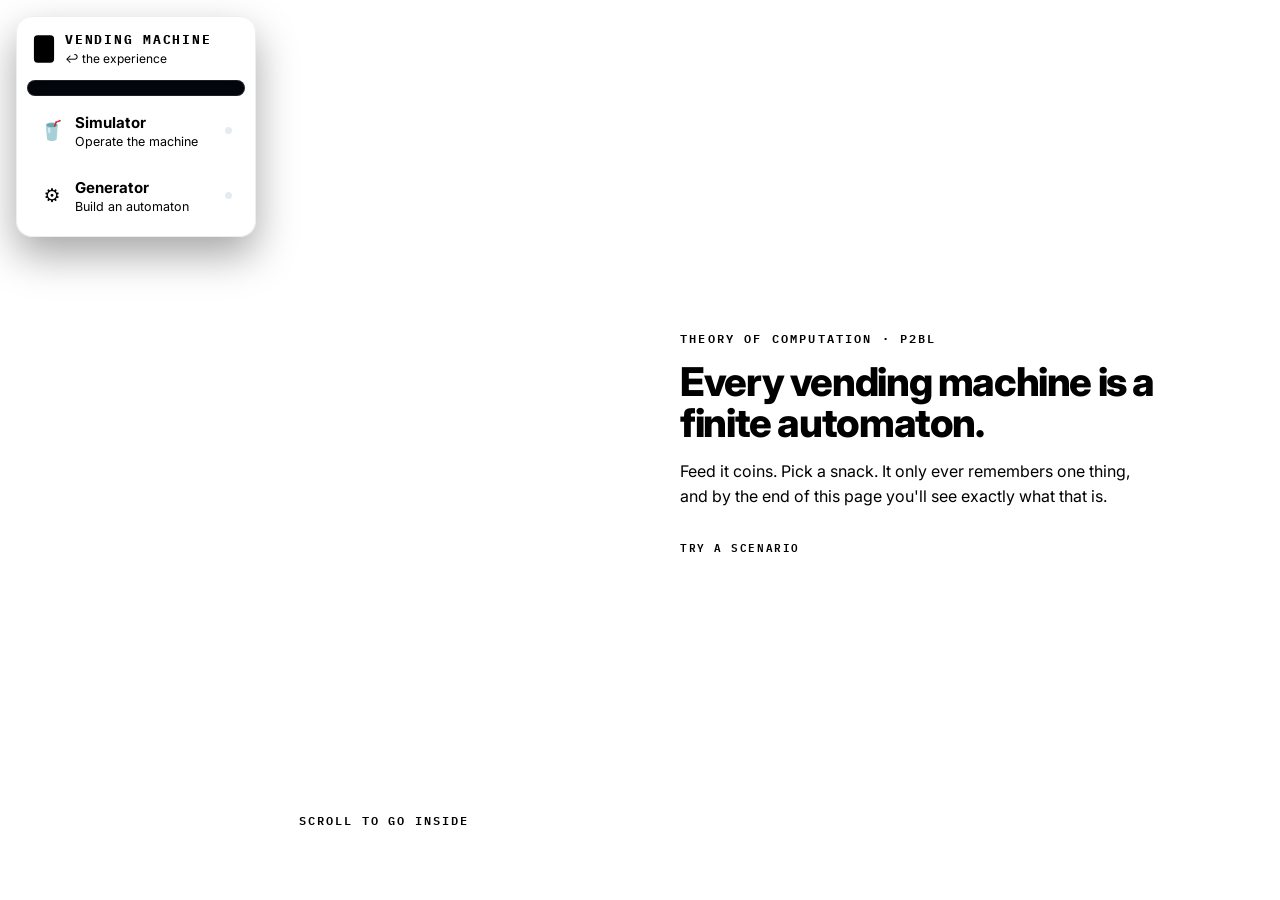
==== commit 3575b256: "Modify main element for scroll container and add comments Updated main element to include id for scr" ====
--- a/web/index.html
+++ b/web/index.html
@@ -41,8 +41,15 @@
 #blueprint-flash { position: fixed; inset: 0; z-index: 4; pointer-events: none; opacity: 0;
   background: var(--bg); }
 
-/* ─── scroll layout ─── */
-main { position: relative; z-index: 5; }
+/* ─── scroll layout ───
+   main is its OWN scroll container (not the page/iframe). Streamlit's
+   custom-component iframe hard-codes scrolling="no" on the outer document,
+   so the page itself can never scroll when this runs live inside the
+   dashboard; a nested element with overflow-y:auto is unaffected by that
+   restriction and scrolls normally. The standalone offline copy (a real
+   top-level page) works fine here regardless, since 100vh == the window. */
+main { position: relative; z-index: 5; height: 100vh; overflow-y: auto; overflow-x: hidden;
+  -webkit-overflow-scrolling: touch; overscroll-behavior: contain; }
 section { position: relative; }
 .hero { height: 100vh; display: grid; grid-template-columns: 1.15fr 1fr; align-items: center;
   padding: 0 clamp(20px, 5vw, 80px); pointer-events: none; }
@@ -252,7 +259,7 @@
 <div id="pixels"></div>
 <div id="blueprint-flash"></div>
 
-<main>
+<main id="scroll-root">
   <!-- 1 · the machine -->
   <section class="hero" id="hero">
     <div class="panel">
@@ -400,6 +407,31 @@
   <div class="gen-wrap" id="gen-wrap"></div>
 </section>
 
+<div id="boot-crash" style="display:none;position:fixed;inset:0;z-index:99999;background:#1a0b0f;
+  color:#ffd7d7;font:14px/1.6 ui-monospace,Menlo,Consolas,monospace;padding:28px;overflow:auto;
+  white-space:pre-wrap;"></div>
+<script>
+/* If anything below throws (a WebGL quirk, a blocked API, a bad browser),
+   show it on the page instead of failing to a silent blank screen — this
+   file has no console when it's opened standalone as a viva backup. */
+(function () {
+  function showBootCrash(msg) {
+    var el = document.getElementById('boot-crash');
+    if (!el) return;
+    el.style.display = 'block';
+    el.textContent = 'This offline copy hit an error while starting:\n\n' + msg +
+      '\n\nTry a different browser (Chrome or Firefox work best), or open DevTools ' +
+      '(F12 or Cmd+Opt+J) → Console for the full trace. The Simulator/Generator ' +
+      'dashboard on the deployed app is unaffected by this file.';
+  }
+  window.addEventListener('error', function (e) {
+    showBootCrash((e.error && e.error.stack) || e.message || String(e.error || e));
+  });
+  window.addEventListener('unhandledrejection', function (e) {
+    showBootCrash((e.reason && e.reason.stack) || String(e.reason));
+  });
+})();
+</script>
 <script src="vendor/three.min.js"></script>
 <script>
 /* DATA — produced by the Python backend (core.generator + core.minimize).
